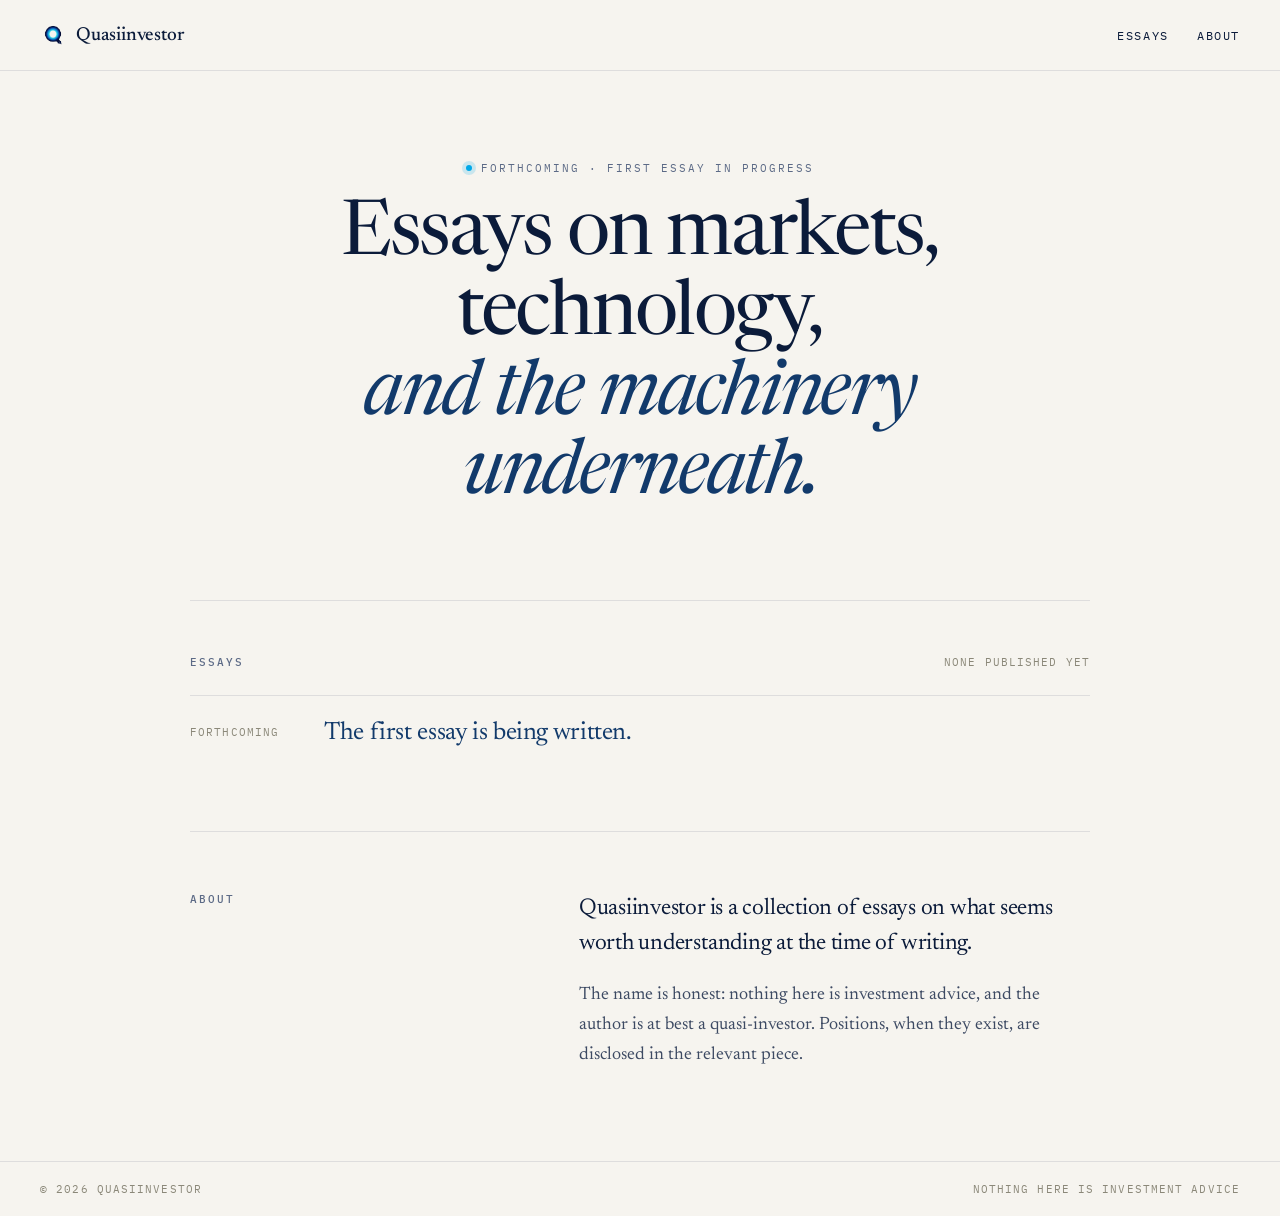
==== index.html @ 7c797d4b "Replace em dashes with middle dots and colons Co-Authored-By: Claude Fable 5 <noreply@anthropic.com>" ====
<!doctype html>
<html lang="en">
<head>
  <meta charset="utf-8">
  <meta name="viewport" content="width=device-width, initial-scale=1">
  <title>Quasiinvestor · Essays on markets, technology, and the machinery underneath</title>
  <meta name="description" content="Essays on markets, technology, and the machinery underneath, often through a Southeast Asian lens. None of it is investment advice.">
  <meta property="og:title" content="Quasiinvestor">
  <meta property="og:description" content="Essays on markets, technology, and the machinery underneath.">
  <meta property="og:type" content="website">
  <meta property="og:url" content="https://quasiinvestor.com/">
  <link rel="icon" href="assets/quasi-logo.png">
  <link rel="preconnect" href="https://fonts.googleapis.com">
  <link rel="preconnect" href="https://fonts.gstatic.com" crossorigin>
  <link href="https://fonts.googleapis.com/css2?family=IBM+Plex+Mono:wght@400;500&amp;family=Newsreader:ital,opsz,wght@0,6..72,300;0,6..72,400;0,6..72,500;1,6..72,400&amp;display=swap" rel="stylesheet">
  <link rel="stylesheet" href="style.css">
</head>
<body>
  <header class="bar site-header">
    <a class="lockup" href="/" aria-label="Quasiinvestor home">
      <img src="assets/quasi-logo.png" alt="" width="26" height="26">
      <span class="wordmark">Quasiinvestor</span>
    </a>

    <nav aria-label="Main navigation">
      <a href="#essays">Essays</a>
      <a href="#about">About</a>
    </nav>
  </header>

  <main>
    <section class="hero" aria-labelledby="hero-title">
      <p class="status"><span class="dot" aria-hidden="true"></span>Forthcoming · first essay in progress</p>
      <h1 id="hero-title">Essays on markets, technology,<br><em>and the machinery underneath.</em></h1>
    </section>

    <section class="essays" id="essays" aria-labelledby="essays-title">
      <div class="row-head">
        <h2 class="label" id="essays-title">Essays</h2>
        <span class="count">None published yet</span>
      </div>

      <ul class="essay-index">
        <li>
          <time>Forthcoming</time>
          <div>
            <span class="essay-title">The first essay is being written.</span>
          </div>
        </li>
      </ul>
    </section>

    <section class="about" id="about" aria-labelledby="about-title">
      <h2 class="label" id="about-title">About</h2>
      <div class="about-copy">
        <p class="lead">Quasiinvestor is a collection of essays on what seems worth understanding at the time of writing.</p>
        <p class="copy">The name is honest: nothing here is investment advice, and the author is at best a quasi-investor. Positions, when they exist, are disclosed in the relevant piece.</p>
      </div>
    </section>
  </main>

  <footer class="bar site-footer">
    <span>© 2026 Quasiinvestor</span>
    <span>Nothing here is investment advice</span>
  </footer>
</body>
</html>
---- style.css ----
:root {
  --paper: #f6f4ef;
  --ink: #0b1b3a;
  --ink-secondary: #123a6b;
  --body-muted: #3d4a63;
  --label-muted: #5c6a86;
  --meta-muted: #8b8879;
  --accent: #00a8e8;
  --accent-hover: #0090c8;
  --hairline: rgba(11, 27, 58, 0.1);
  --serif: "Newsreader", Georgia, serif;
  --mono: "IBM Plex Mono", ui-monospace, monospace;
}

* {
  box-sizing: border-box;
}

html {
  scroll-behavior: smooth;
}

html,
body {
  margin: 0;
  padding: 0;
}

body {
  min-height: 100vh;
  min-height: 100svh;
  display: flex;
  flex-direction: column;
  overflow-x: hidden;
  background: var(--paper);
  color: var(--ink);
  font-family: var(--serif);
  -webkit-font-smoothing: antialiased;
}

a {
  color: var(--ink);
  text-decoration: none;
  transition: color 0.2s ease;
}

a:hover {
  color: var(--accent-hover);
}

a:focus-visible {
  outline: 2px solid var(--accent);
  outline-offset: 4px;
}

::selection {
  background: #9fe8ff;
  color: var(--ink);
}

h1,
h2,
p,
ul {
  margin: 0;
}

.bar {
  display: flex;
  align-items: center;
  justify-content: space-between;
  gap: 24px;
  padding: 22px 40px;
}

.site-header {
  border-bottom: 1px solid var(--hairline);
}

.lockup {
  display: flex;
  align-items: center;
  gap: 10px;
  flex: none;
}

.lockup img {
  width: 26px;
  height: 26px;
  object-fit: contain;
}

.wordmark {
  font-size: 19px;
  font-weight: 500;
  letter-spacing: -0.01em;
}

nav {
  display: flex;
  align-items: center;
  gap: 28px;
}

nav a,
.label,
.count,
.site-footer span {
  font-family: var(--mono);
}

nav a {
  font-size: 11.5px;
  letter-spacing: 0.14em;
  text-transform: uppercase;
}

main {
  width: 100%;
  flex: 1;
  display: flex;
  flex-direction: column;
  align-items: center;
  padding: 0 40px;
}

section {
  width: 100%;
  max-width: 900px;
}

section + section {
  border-top: 1px solid var(--hairline);
}

[id] {
  scroll-margin-top: 90px;
}

.hero {
  display: flex;
  flex-direction: column;
  align-items: center;
  padding: 90px 0 84px;
  text-align: center;
  animation: q-rise 0.8s ease both;
}

.status {
  display: flex;
  align-items: center;
  gap: 9px;
  margin-bottom: 22px;
  color: var(--label-muted);
  font-family: var(--mono);
  font-size: 11px;
  letter-spacing: 0.18em;
  text-transform: uppercase;
}

.dot {
  width: 6px;
  height: 6px;
  flex: none;
  border-radius: 50%;
  background: var(--accent);
  box-shadow: 0 0 0 4px rgba(0, 168, 232, 0.18);
}

h1 {
  width: 100%;
  font-size: clamp(40px, 6.2vw, 76px);
  font-weight: 400;
  line-height: 1.05;
  letter-spacing: -0.03em;
  text-wrap: balance;
}

h1 em {
  color: var(--ink-secondary);
  font-style: italic;
}

.essays {
  padding: 54px 0 60px;
}

.row-head {
  display: flex;
  align-items: baseline;
  justify-content: space-between;
  gap: 20px;
  margin-bottom: 26px;
}

.label {
  color: var(--label-muted);
  font-size: 11px;
  font-weight: 500;
  letter-spacing: 0.18em;
  text-transform: uppercase;
}

.count {
  color: var(--meta-muted);
  font-size: 11px;
  letter-spacing: 0.1em;
  text-transform: uppercase;
}

.essay-index {
  display: flex;
  flex-direction: column;
  padding: 0;
  list-style: none;
}

.essay-index li {
  display: grid;
  grid-template-columns: 110px minmax(0, 1fr);
  align-items: start;
  gap: 24px;
  padding: 22px 0;
  border-top: 1px solid var(--hairline);
}

.essay-index time {
  padding-top: 7px;
  color: var(--meta-muted);
  font-family: var(--mono);
  font-size: 11px;
  letter-spacing: 0.1em;
  text-transform: uppercase;
}

.essay-title {
  display: block;
  color: var(--ink-secondary);
  font-size: 25px;
  line-height: 1.25;
  letter-spacing: -0.015em;
}

.about {
  display: grid;
  grid-template-columns: minmax(0, 1fr) minmax(0, 1.5fr);
  gap: 48px;
  padding: 60px 0 90px;
}

.about-copy {
  max-width: 560px;
  display: flex;
  flex-direction: column;
  gap: 20px;
}

.about .lead {
  font-size: 23px;
  line-height: 1.5;
  letter-spacing: -0.01em;
  text-wrap: pretty;
}

.about .copy {
  color: var(--body-muted);
  font-size: 18px;
  line-height: 1.65;
  text-wrap: pretty;
}

.site-footer {
  flex-wrap: wrap;
  gap: 14px;
  padding: 20px 40px;
  border-top: 1px solid var(--hairline);
}

.site-footer span {
  color: var(--meta-muted);
  font-size: 11px;
  letter-spacing: 0.1em;
  text-transform: uppercase;
}

/* Standalone About page kept for existing inbound links. */
.about-page {
  max-width: 680px;
  padding: 80px 0 96px;
}

.about-page .label {
  display: block;
  margin-bottom: 22px;
}

.about-page h1 {
  max-width: 620px;
  margin-bottom: 28px;
}

.about-page .prose {
  display: flex;
  flex-direction: column;
  gap: 24px;
  color: var(--body-muted);
  font-size: 19px;
  line-height: 1.7;
}

.about-page .prose p:first-child {
  color: var(--ink);
  font-size: 23px;
  line-height: 1.5;
}

@keyframes q-rise {
  from {
    opacity: 0;
    transform: translateY(14px);
  }

  to {
    opacity: 1;
    transform: none;
  }
}

@media (prefers-reduced-motion: reduce) {
  html {
    scroll-behavior: auto;
  }

  .hero {
    animation: none;
  }

  a {
    transition: none;
  }
}

@media (max-width: 820px) {
  .about {
    grid-template-columns: 1fr;
    gap: 20px;
  }
}

@media (max-width: 640px) {
  .bar {
    padding: 18px 20px;
  }

  nav {
    gap: 16px;
  }

  nav a {
    font-size: 10px;
  }

  main {
    padding: 0 22px;
  }

  .hero {
    padding: 64px 0 56px;
  }

  .essay-index li {
    grid-template-columns: 1fr;
    gap: 8px;
  }

  .essay-index time {
    padding-top: 0;
  }

  .essay-title {
    font-size: 22px;
  }

  .site-footer {
    flex-direction: column;
    align-items: flex-start;
  }

  .about-page {
    padding: 64px 0 72px;
  }

  .about-page .prose,
  .about-page .prose p:first-child {
    font-size: 18px;
  }
}

@media (max-width: 420px) {
  .site-header {
    gap: 16px;
  }

  .lockup {
    gap: 7px;
  }

  .lockup img {
    width: 22px;
    height: 22px;
  }

  .wordmark {
    font-size: 16px;
  }

  nav {
    gap: 11px;
  }

  nav a {
    font-size: 9px;
    letter-spacing: 0.1em;
  }
}
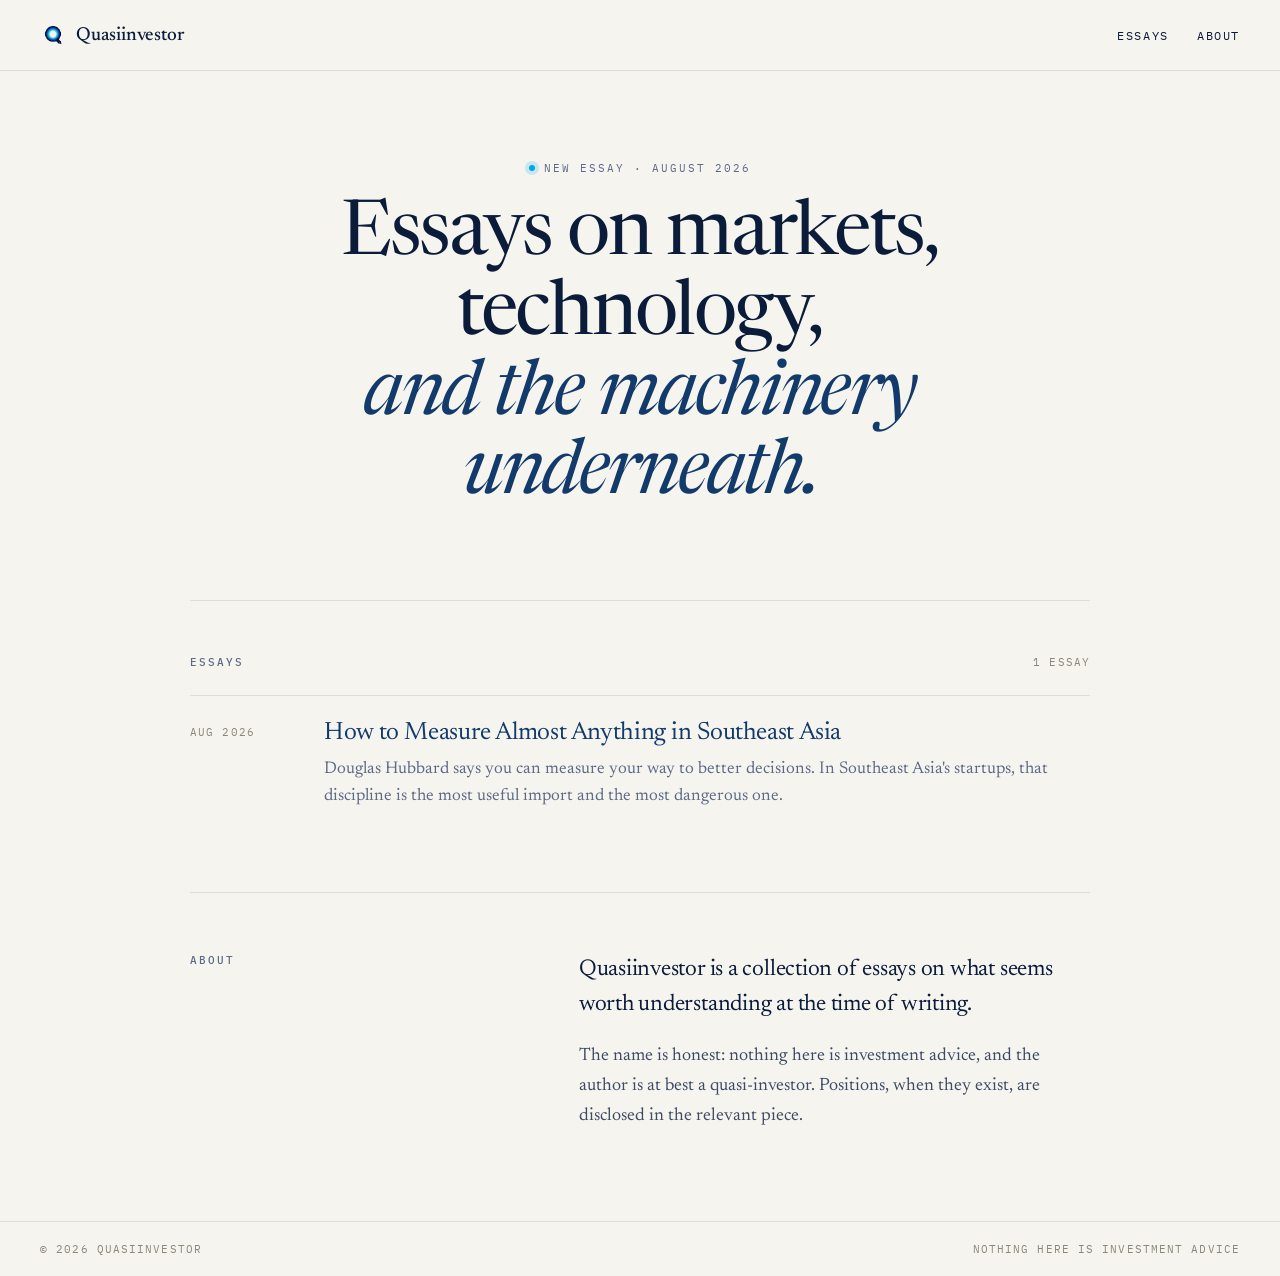
==== commit 72d0a268: "Publish first essay: How to Measure Almost Anything in Southeast Asia Co-Authored-By: Claude Fable 5" ====
--- a/index.html
+++ b/index.html
@@ -30,21 +30,22 @@
 
   <main>
     <section class="hero" aria-labelledby="hero-title">
-      <p class="status"><span class="dot" aria-hidden="true"></span>Forthcoming · first essay in progress</p>
+      <p class="status"><span class="dot" aria-hidden="true"></span>New essay · <time datetime="2026-08-16">August 2026</time></p>
       <h1 id="hero-title">Essays on markets, technology,<br><em>and the machinery underneath.</em></h1>
     </section>
 
     <section class="essays" id="essays" aria-labelledby="essays-title">
       <div class="row-head">
         <h2 class="label" id="essays-title">Essays</h2>
-        <span class="count">None published yet</span>
+        <span class="count">1 essay</span>
       </div>
 
       <ul class="essay-index">
         <li>
-          <time>Forthcoming</time>
+          <time datetime="2026-08-16">Aug 2026</time>
           <div>
-            <span class="essay-title">The first essay is being written.</span>
+            <a class="essay-title" href="/essays/measure-anything-southeast-asia">How to Measure Almost Anything in Southeast Asia</a>
+            <p class="essay-dek">Douglas Hubbard says you can measure your way to better decisions. In Southeast Asia's startups, that discipline is the most useful import and the most dangerous one.</p>
           </div>
         </li>
       </ul>
--- a/style.css
+++ b/style.css
@@ -241,6 +241,14 @@
   letter-spacing: -0.015em;
 }
 
+.essay-dek {
+  margin-top: 8px;
+  color: var(--label-muted);
+  font-size: 17px;
+  line-height: 1.55;
+  text-wrap: pretty;
+}
+
 .about {
   display: grid;
   grid-template-columns: minmax(0, 1fr) minmax(0, 1.5fr);
@@ -314,6 +322,81 @@
   line-height: 1.5;
 }
 
+/* Individual essay pages. */
+.essay-page {
+  width: 100%;
+  max-width: 680px;
+  padding: 72px 0 96px;
+}
+
+.essay-page .essay-meta {
+  margin-bottom: 24px;
+  color: var(--label-muted);
+  font-family: var(--mono);
+  font-size: 11px;
+  font-weight: 500;
+  letter-spacing: 0.18em;
+  text-transform: uppercase;
+}
+
+.essay-page h1 {
+  margin-bottom: 20px;
+  font-size: clamp(32px, 4.6vw, 46px);
+  line-height: 1.12;
+  letter-spacing: -0.02em;
+}
+
+.essay-page .dek {
+  margin-bottom: 44px;
+  color: var(--ink-secondary);
+  font-size: 21px;
+  font-style: italic;
+  line-height: 1.5;
+  text-wrap: pretty;
+}
+
+.essay-page .prose {
+  display: flex;
+  flex-direction: column;
+  gap: 26px;
+  color: var(--body-muted);
+  font-size: 19px;
+  line-height: 1.75;
+}
+
+.essay-page .prose a,
+.essay-page .sources a {
+  border-bottom: 1px solid rgba(0, 168, 232, 0.5);
+}
+
+.essay-page .prose a {
+  color: inherit;
+}
+
+.essay-page .prose a:hover,
+.essay-page .sources a:hover {
+  color: var(--accent-hover);
+  border-bottom-color: var(--accent-hover);
+}
+
+.essay-page .sources {
+  margin-top: 56px;
+  padding-top: 26px;
+  border-top: 1px solid var(--hairline);
+}
+
+.essay-page .sources .label {
+  display: block;
+  margin-bottom: 14px;
+}
+
+.essay-page .sources p {
+  color: var(--label-muted);
+  font-family: var(--mono);
+  font-size: 12px;
+  line-height: 1.8;
+}
+
 @keyframes q-rise {
   from {
     opacity: 0;
@@ -394,6 +477,18 @@
   .about-page .prose p:first-child {
     font-size: 18px;
   }
+
+  .essay-page {
+    padding: 56px 0 72px;
+  }
+
+  .essay-page .dek {
+    font-size: 19px;
+  }
+
+  .essay-page .prose {
+    font-size: 18px;
+  }
 }
 
 @media (max-width: 420px) {
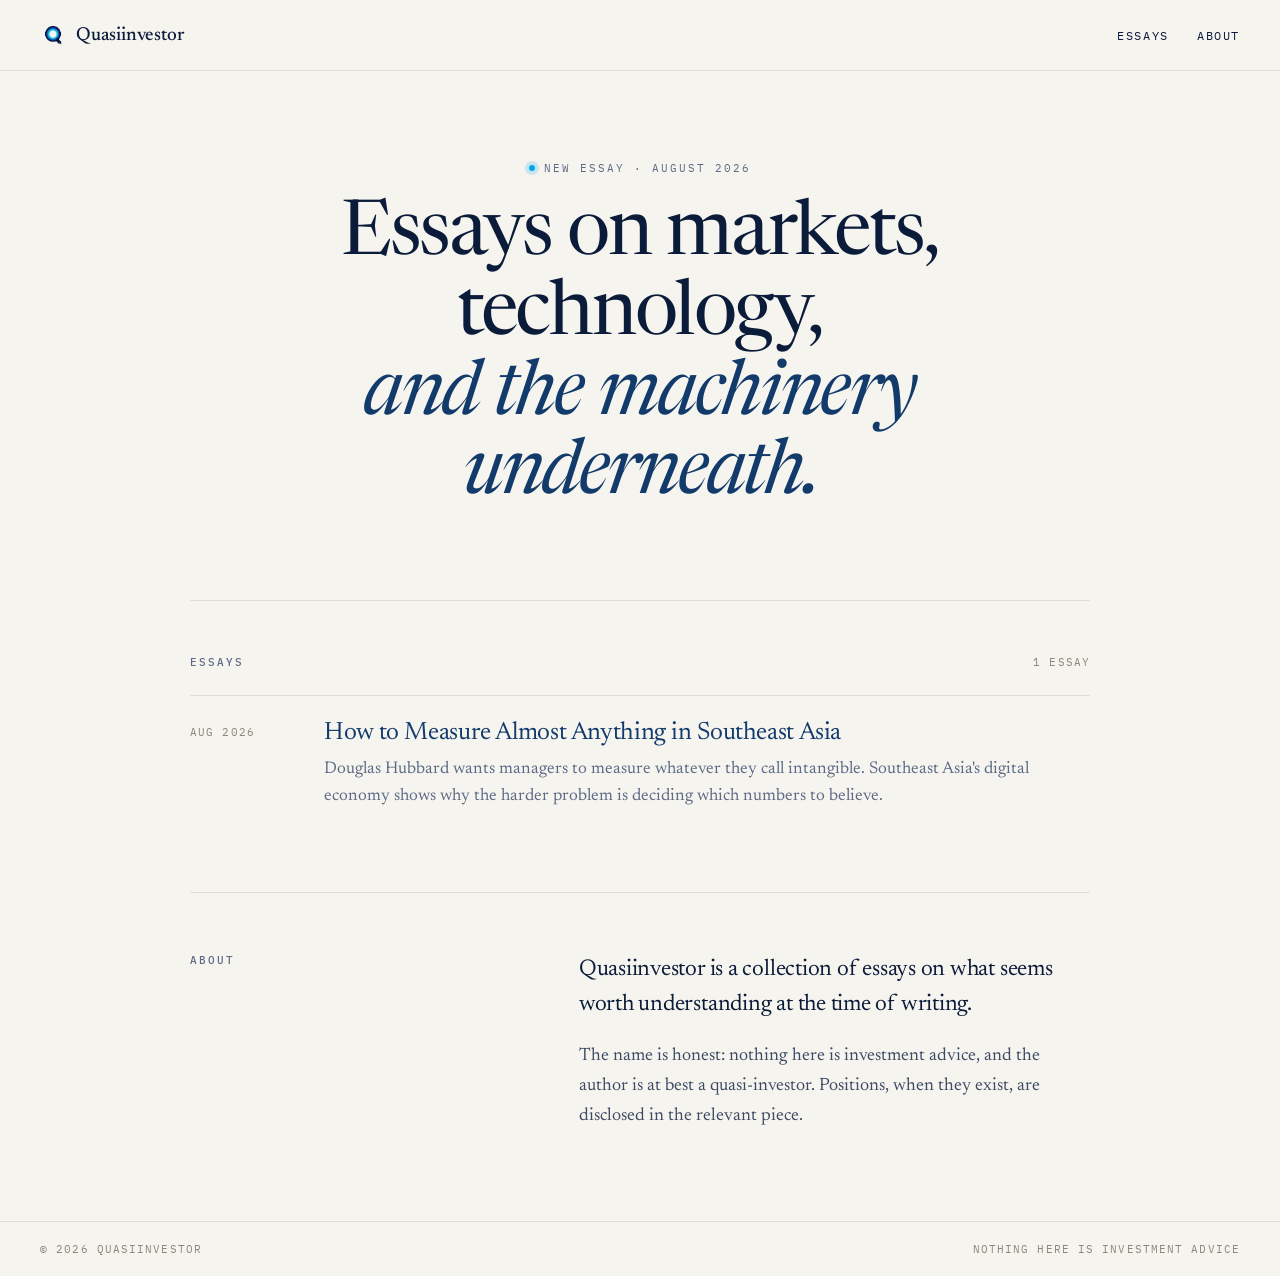
==== commit 73dcd03e: "Replace essay with post-factcheck version of measure-anything draft Co-Authored-By: Claude Fable 5 <" ====
--- a/index.html
+++ b/index.html
@@ -45,7 +45,7 @@
           <time datetime="2026-08-16">Aug 2026</time>
           <div>
             <a class="essay-title" href="/essays/measure-anything-southeast-asia">How to Measure Almost Anything in Southeast Asia</a>
-            <p class="essay-dek">Douglas Hubbard says you can measure your way to better decisions. In Southeast Asia's startups, that discipline is the most useful import and the most dangerous one.</p>
+            <p class="essay-dek">Douglas Hubbard wants managers to measure whatever they call intangible. Southeast Asia's digital economy shows why the harder problem is deciding which numbers to believe.</p>
           </div>
         </li>
       </ul>
--- a/style.css
+++ b/style.css
@@ -390,13 +390,22 @@
   margin-bottom: 14px;
 }
 
-.essay-page .sources p {
+.essay-page .sources p,
+.essay-page .sources ul {
   color: var(--label-muted);
   font-family: var(--mono);
   font-size: 12px;
   line-height: 1.8;
 }
 
+.essay-page .sources ul {
+  display: flex;
+  flex-direction: column;
+  gap: 10px;
+  padding: 0;
+  list-style: none;
+}
+
 @keyframes q-rise {
   from {
     opacity: 0;
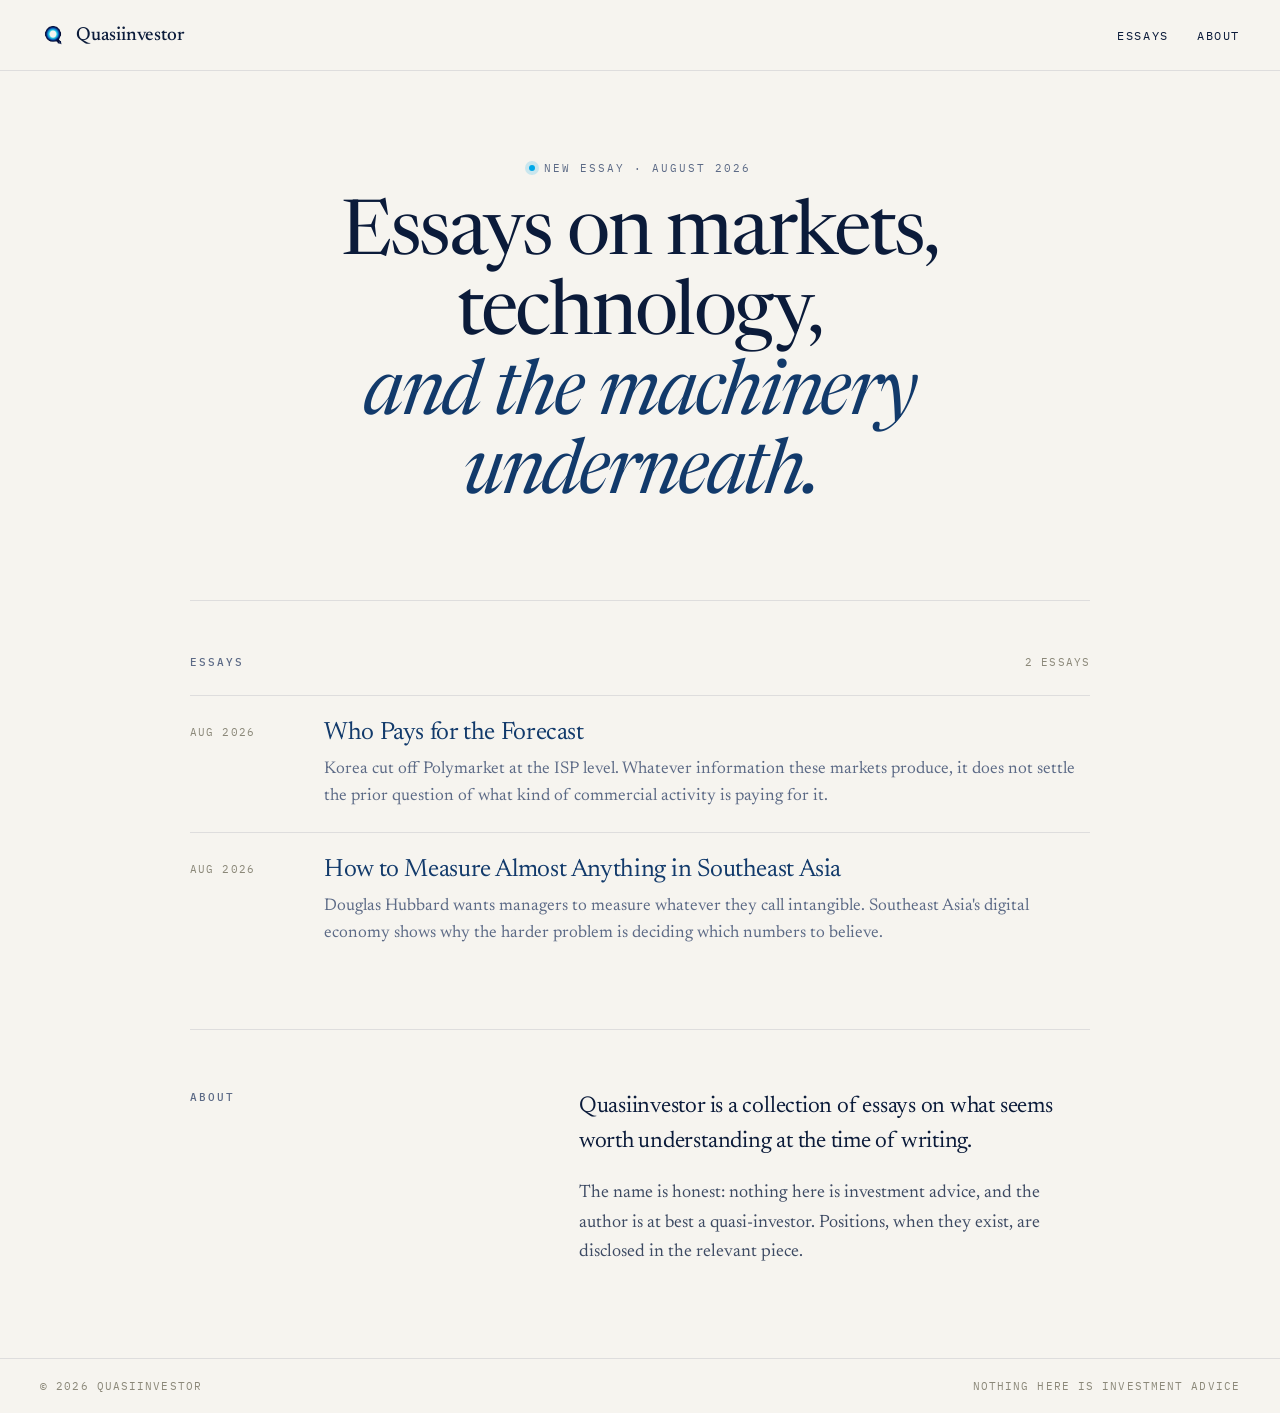
==== commit dcf31a93: "Publish second essay: Who Pays for the Forecast" ====
--- a/index.html
+++ b/index.html
@@ -30,17 +30,24 @@
 
   <main>
     <section class="hero" aria-labelledby="hero-title">
-      <p class="status"><span class="dot" aria-hidden="true"></span>New essay · <time datetime="2026-08-16">August 2026</time></p>
+      <p class="status"><span class="dot" aria-hidden="true"></span>New essay · <time datetime="2026-08-24">August 2026</time></p>
       <h1 id="hero-title">Essays on markets, technology,<br><em>and the machinery underneath.</em></h1>
     </section>
 
     <section class="essays" id="essays" aria-labelledby="essays-title">
       <div class="row-head">
         <h2 class="label" id="essays-title">Essays</h2>
-        <span class="count">1 essay</span>
+        <span class="count">2 essays</span>
       </div>
 
       <ul class="essay-index">
+        <li>
+          <time datetime="2026-08-24">Aug 2026</time>
+          <div>
+            <a class="essay-title" href="/essays/who-pays-for-the-forecast">Who Pays for the Forecast</a>
+            <p class="essay-dek">Korea cut off Polymarket at the ISP level. Whatever information these markets produce, it does not settle the prior question of what kind of commercial activity is paying for it.</p>
+          </div>
+        </li>
         <li>
           <time datetime="2026-08-16">Aug 2026</time>
           <div>
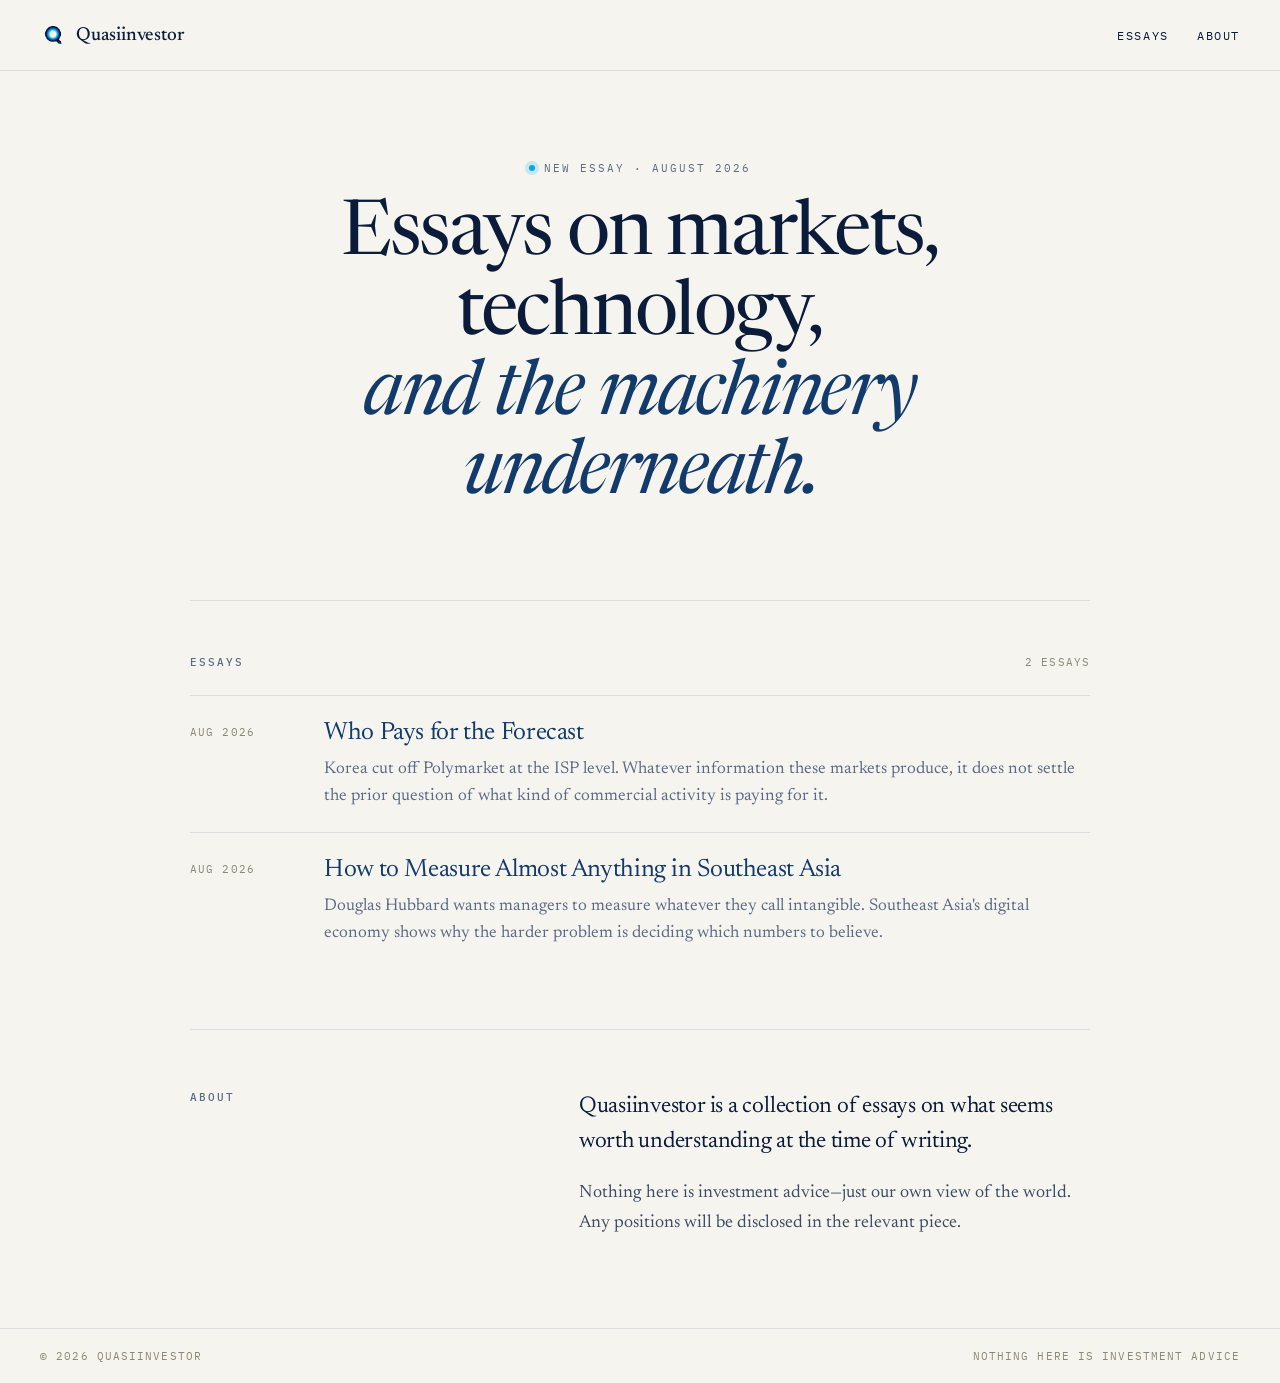
==== commit a74cef4d: "Update investment disclaimer" ====
--- a/index.html
+++ b/index.html
@@ -62,7 +62,7 @@
       <h2 class="label" id="about-title">About</h2>
       <div class="about-copy">
         <p class="lead">Quasiinvestor is a collection of essays on what seems worth understanding at the time of writing.</p>
-        <p class="copy">The name is honest: nothing here is investment advice, and the author is at best a quasi-investor. Positions, when they exist, are disclosed in the relevant piece.</p>
+        <p class="copy">Nothing here is investment advice—just our own view of the world. Any positions will be disclosed in the relevant piece.</p>
       </div>
     </section>
   </main>
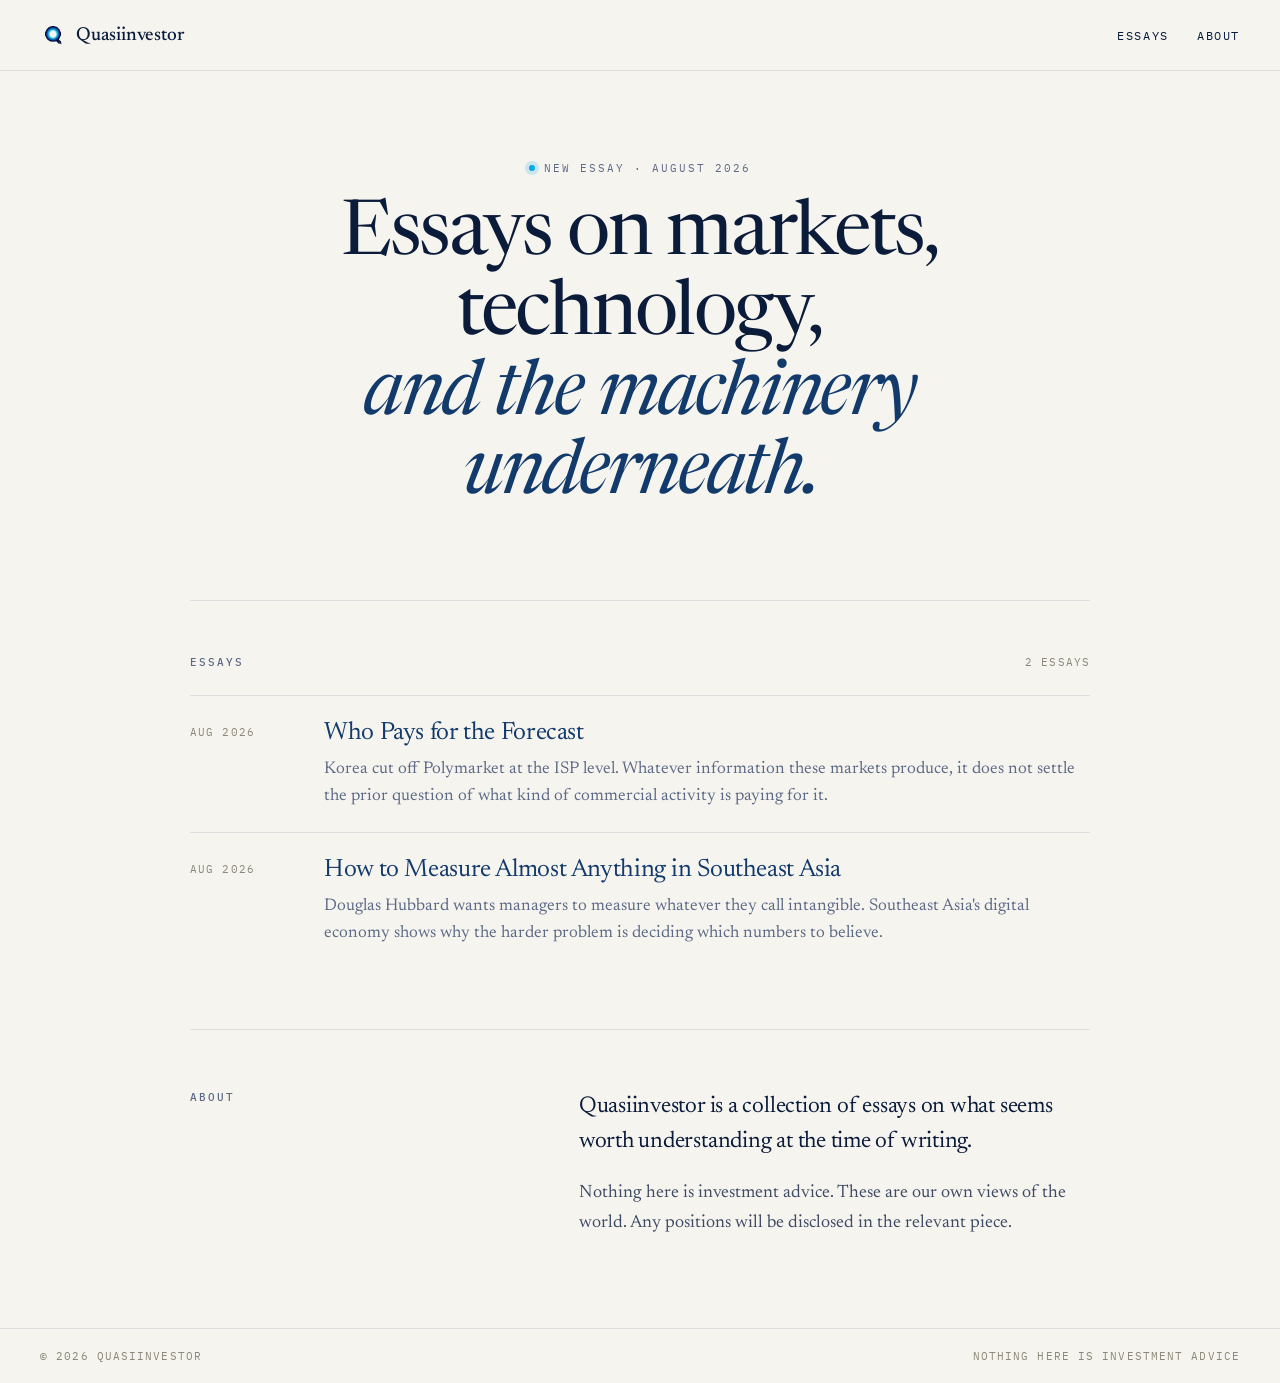
==== commit 3fe42b68: "Remove em dash from disclaimer" ====
--- a/index.html
+++ b/index.html
@@ -62,7 +62,7 @@
       <h2 class="label" id="about-title">About</h2>
       <div class="about-copy">
         <p class="lead">Quasiinvestor is a collection of essays on what seems worth understanding at the time of writing.</p>
-        <p class="copy">Nothing here is investment advice—just our own view of the world. Any positions will be disclosed in the relevant piece.</p>
+        <p class="copy">Nothing here is investment advice. These are our own views of the world. Any positions will be disclosed in the relevant piece.</p>
       </div>
     </section>
   </main>
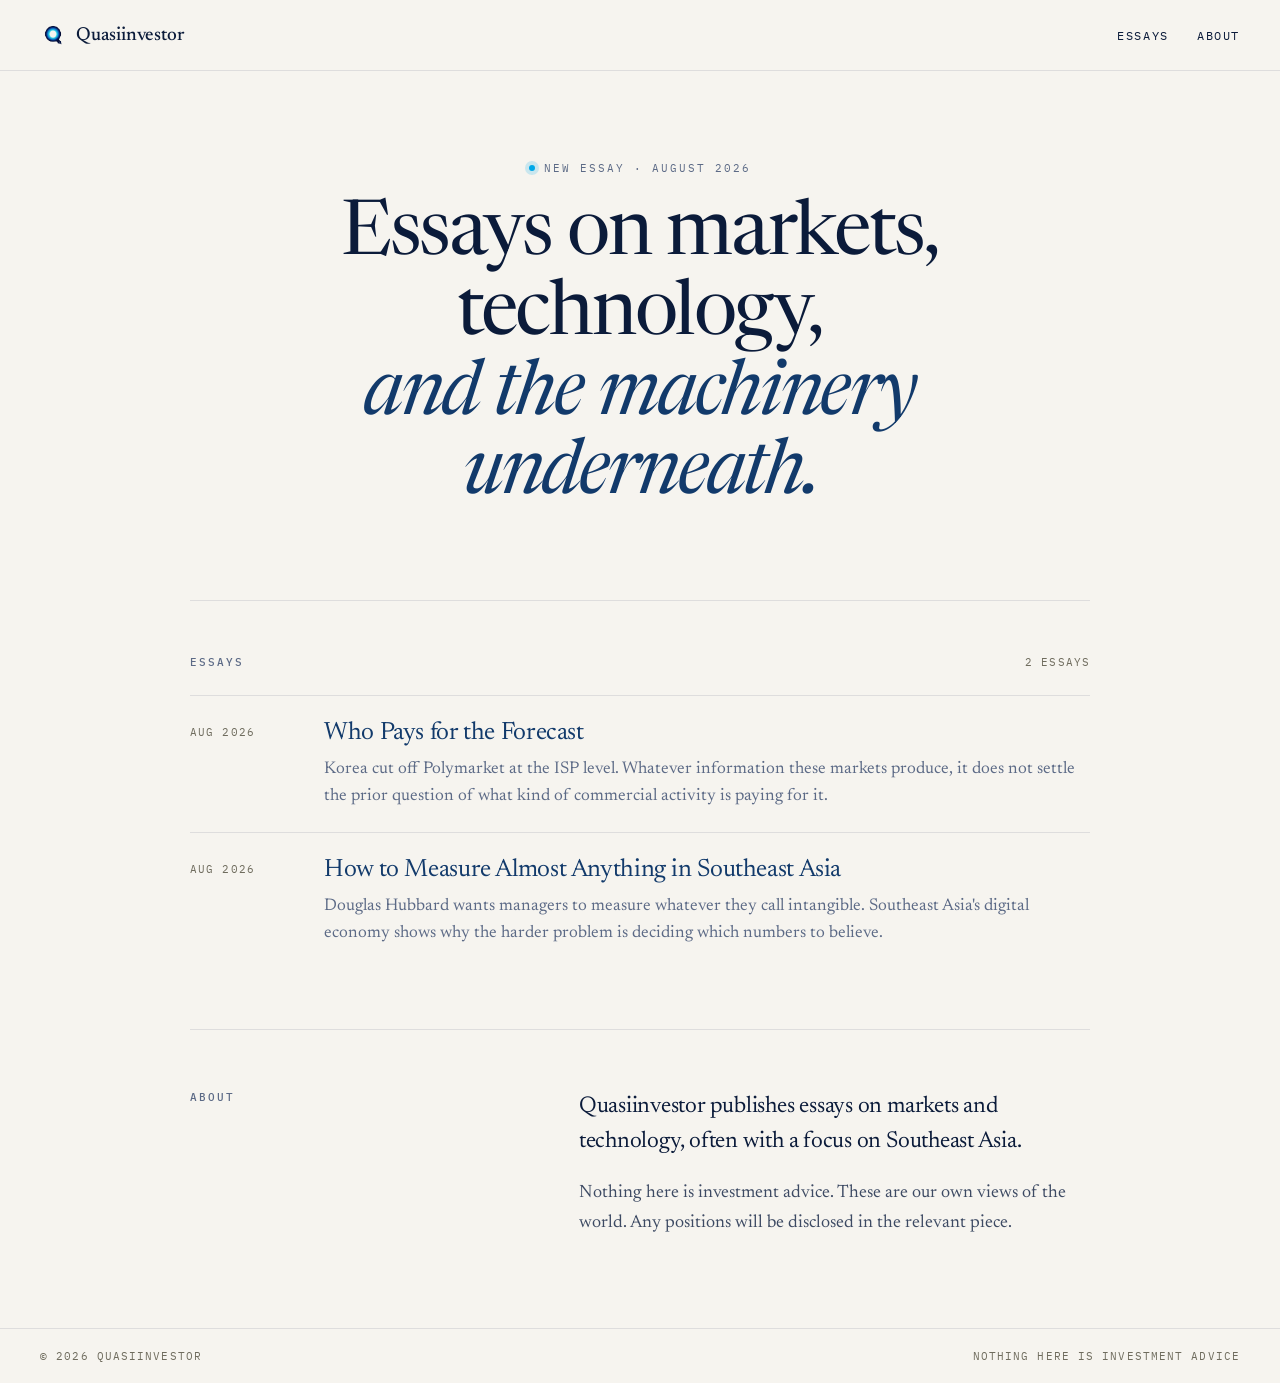
==== commit 79e4446f: "Improve contrast and simplify site voice" ====
--- a/index.html
+++ b/index.html
@@ -61,7 +61,7 @@
     <section class="about" id="about" aria-labelledby="about-title">
       <h2 class="label" id="about-title">About</h2>
       <div class="about-copy">
-        <p class="lead">Quasiinvestor is a collection of essays on what seems worth understanding at the time of writing.</p>
+        <p class="lead">Quasiinvestor publishes essays on markets and technology, often with a focus on Southeast Asia.</p>
         <p class="copy">Nothing here is investment advice. These are our own views of the world. Any positions will be disclosed in the relevant piece.</p>
       </div>
     </section>
--- a/style.css
+++ b/style.css
@@ -4,9 +4,9 @@
   --ink-secondary: #123a6b;
   --body-muted: #3d4a63;
   --label-muted: #5c6a86;
-  --meta-muted: #8b8879;
+  --meta-muted: #6f6c5e;
   --accent: #00a8e8;
-  --accent-hover: #0090c8;
+  --accent-hover: #00769f;
   --hairline: rgba(11, 27, 58, 0.1);
   --serif: "Newsreader", Georgia, serif;
   --mono: "IBM Plex Mono", ui-monospace, monospace;
@@ -49,7 +49,7 @@
 }
 
 a:focus-visible {
-  outline: 2px solid var(--accent);
+  outline: 2px solid var(--accent-hover);
   outline-offset: 4px;
 }
 
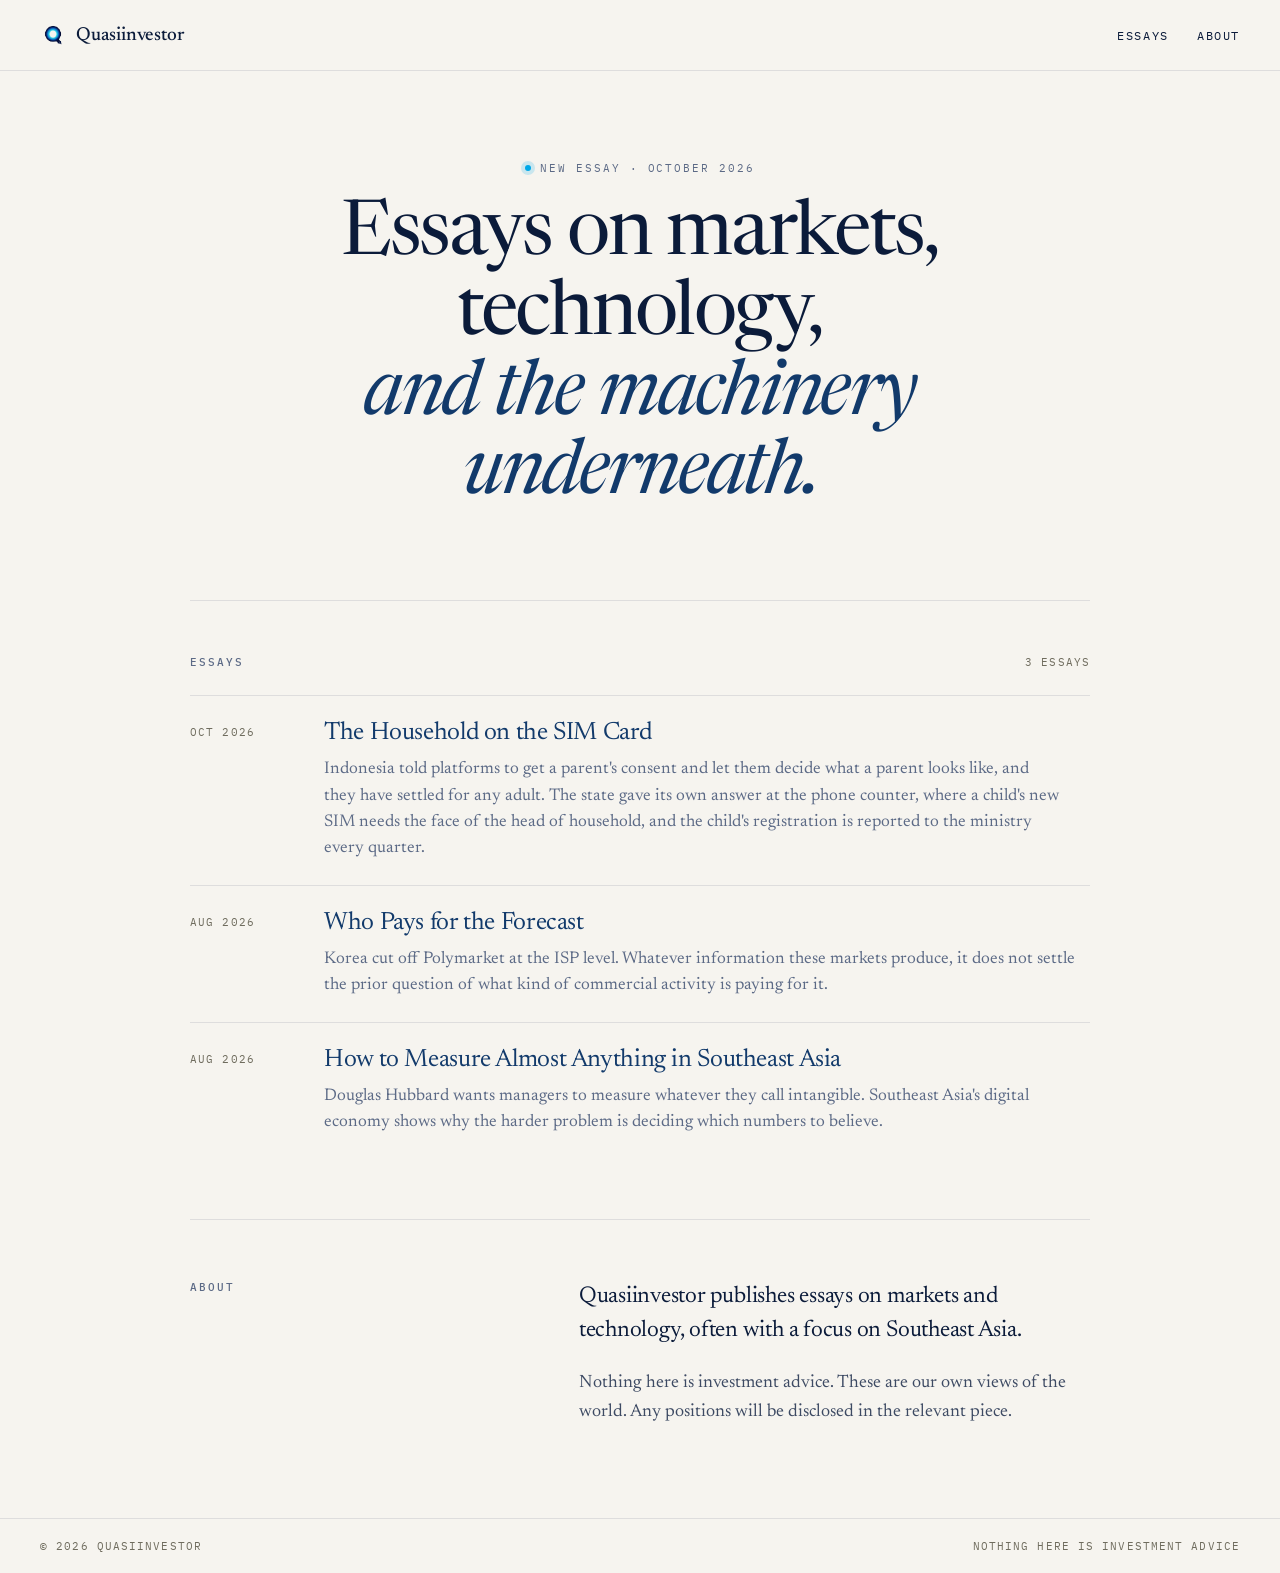
==== commit 5f09be2d: "Publish: The Household on the SIM Card Add the essay page and list it first on the home page.  Co-Au" ====
--- a/index.html
+++ b/index.html
@@ -30,17 +30,24 @@
 
   <main>
     <section class="hero" aria-labelledby="hero-title">
-      <p class="status"><span class="dot" aria-hidden="true"></span>New essay · <time datetime="2026-08-24">August 2026</time></p>
+      <p class="status"><span class="dot" aria-hidden="true"></span>New essay · <time datetime="2026-10-01">October 2026</time></p>
       <h1 id="hero-title">Essays on markets, technology,<br><em>and the machinery underneath.</em></h1>
     </section>
 
     <section class="essays" id="essays" aria-labelledby="essays-title">
       <div class="row-head">
         <h2 class="label" id="essays-title">Essays</h2>
-        <span class="count">2 essays</span>
+        <span class="count">3 essays</span>
       </div>
 
       <ul class="essay-index">
+        <li>
+          <time datetime="2026-10-01">Oct 2026</time>
+          <div>
+            <a class="essay-title" href="/essays/the-household-on-the-sim-card">The Household on the SIM Card</a>
+            <p class="essay-dek">Indonesia told platforms to get a parent's consent and let them decide what a parent looks like, and they have settled for any adult. The state gave its own answer at the phone counter, where a child's new SIM needs the face of the head of household, and the child's registration is reported to the ministry every quarter.</p>
+          </div>
+        </li>
         <li>
           <time datetime="2026-08-24">Aug 2026</time>
           <div>
--- a/style.css
+++ b/style.css
@@ -74,6 +74,10 @@
 }
 
 .site-header {
+  position: sticky;
+  top: 0;
+  z-index: 10;
+  background: var(--paper);
   border-bottom: 1px solid var(--hairline);
 }
 
